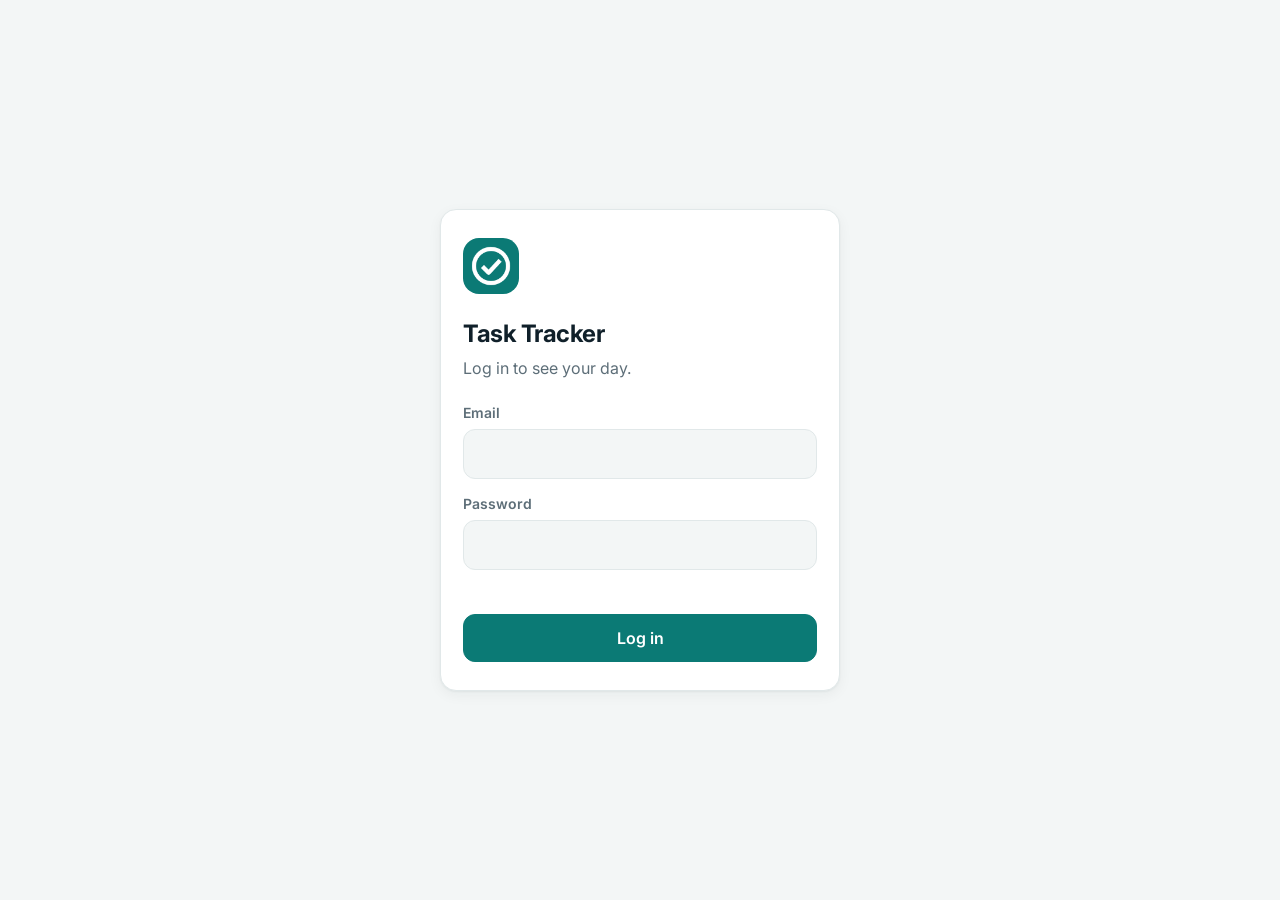
==== index.html @ b1f1af9a "first" ====
<!DOCTYPE html>
<html lang="en">
<head>
<meta charset="utf-8">
<meta name="viewport" content="width=device-width, initial-scale=1, viewport-fit=cover">
<title>Task Tracker</title>
<meta name="theme-color" content="#0b7a75">
<meta name="description" content="Daily progress and tasks">
<link rel="manifest" href="manifest.webmanifest">
<link rel="icon" href="icons/icon-192.png">
<link rel="apple-touch-icon" href="icons/icon-192.png">
<link rel="preconnect" href="https://fonts.googleapis.com">
<link rel="preconnect" href="https://fonts.gstatic.com" crossorigin>
<link href="https://fonts.googleapis.com/css2?family=Inter:wght@400;500;600;700&display=swap" rel="stylesheet">
<link rel="stylesheet" href="styles.css">
</head>
<body>
<div id="app"></div>

<nav class="nav hidden" id="nav" aria-label="Main">
  <div class="in">
    <button data-view="home"><svg viewBox="0 0 24 24" fill="none" stroke="currentColor" stroke-width="2" stroke-linecap="round" stroke-linejoin="round"><path d="M3 10.5 12 3l9 7.5V20a1 1 0 0 1-1 1h-5v-6H9v6H4a1 1 0 0 1-1-1z"/></svg>Home</button>
    <button data-view="tasks"><svg viewBox="0 0 24 24" fill="none" stroke="currentColor" stroke-width="2" stroke-linecap="round" stroke-linejoin="round"><path d="M9 6h11M9 12h11M9 18h11"/><path d="m3.5 6 1 1 2-2M3.5 12l1 1 2-2M3.5 18l1 1 2-2"/></svg>Tasks</button>
    <button data-act="new" aria-label="New task"><span class="add"><svg viewBox="0 0 24 24" fill="none" stroke="currentColor" stroke-width="2.5" stroke-linecap="round"><path d="M12 5v14M5 12h14"/></svg></span></button>
    <button data-view="projects"><svg viewBox="0 0 24 24" fill="none" stroke="currentColor" stroke-width="2" stroke-linecap="round" stroke-linejoin="round"><path d="M4 20V10M10 20V4M16 20v-7M22 20H2"/></svg>Projects</button>
    <button data-view="me"><svg viewBox="0 0 24 24" fill="none" stroke="currentColor" stroke-width="2" stroke-linecap="round" stroke-linejoin="round"><circle cx="12" cy="8" r="4"/><path d="M4 21a8 8 0 0 1 16 0"/></svg>Me</button>
  </div>
</nav>

<div class="scrim" id="scrim"></div>
<section class="sheet" id="sheet" role="dialog" aria-modal="true" aria-labelledby="sheetTitle">
  <div class="sheet-h">
    <button class="btn" data-act="close-sheet">Cancel</button>
    <h3 id="sheetTitle"></h3>
    <button class="btn primary" id="sheetSave">Save</button>
  </div>
  <div class="sheet-b" id="sheetBody"></div>
</section>

<div class="toast" id="toast" role="status"></div>
<div class="syncdot hidden" id="syncdot"><span class="spin"></span><span id="synctext">Saving…</span></div>

<script src="config.js"></script>
<script src="app.js"></script>
</body>
</html>
---- styles.css ----
/* ===== Tokens ===== */
:root{
  --bg:#f3f6f6; --surface:#ffffff; --surface-2:#eef3f3; --line:#e1e8e9;
  --text:#10202a; --muted:#5d6e78; --faint:#93a2aa;
  --accent:#0b7a75; --accent-ink:#ffffff; --accent-soft:#e1f2f0;
  --ok:#1f8a4c; --ok-soft:#e3f4ea; --warn:#a85d00; --warn-soft:#fdf0dc;
  --danger:#c2391b; --danger-soft:#fbe8e3;
  --shadow:0 1px 2px rgba(16,32,42,.05),0 4px 14px rgba(16,32,42,.05);
  --r:16px; --r-sm:12px; --nav-h:68px;
  --safe-b:env(safe-area-inset-bottom,0px);
}
@media (prefers-color-scheme: dark){
  :root:not([data-theme="light"]){
    --bg:#0c1215; --surface:#141c20; --surface-2:#1b252a; --line:#25323a;
    --text:#e7eef0; --muted:#9aabb3; --faint:#647680;
    --accent:#3cc3b5; --accent-ink:#04201d; --accent-soft:#11302d;
    --ok:#5fd08a; --ok-soft:#14301f; --warn:#f2b45a; --warn-soft:#33260f;
    --danger:#ff8a6e; --danger-soft:#3a1d16; --shadow:none;
  }
}
:root[data-theme="dark"]{
  --bg:#0c1215; --surface:#141c20; --surface-2:#1b252a; --line:#25323a;
  --text:#e7eef0; --muted:#9aabb3; --faint:#647680;
  --accent:#3cc3b5; --accent-ink:#04201d; --accent-soft:#11302d;
  --ok:#5fd08a; --ok-soft:#14301f; --warn:#f2b45a; --warn-soft:#33260f;
  --danger:#ff8a6e; --danger-soft:#3a1d16; --shadow:none;
}

/* ===== Base ===== */
*{box-sizing:border-box;-webkit-tap-highlight-color:transparent}
html,body{margin:0;background:var(--bg);color:var(--text)}
body{font:16px/1.5 Inter,system-ui,-apple-system,"Segoe UI",Roboto,Arial,sans-serif;-webkit-font-smoothing:antialiased;min-height:100vh}
button,input,select,textarea{font:inherit;color:inherit}
button{cursor:pointer}
.page{max-width:720px;margin:0 auto;padding:20px 16px calc(var(--nav-h) + var(--safe-b) + 32px)}
.hidden{display:none!important}

/* ===== Headings ===== */
.hero{padding:8px 4px 20px}
.hero .greet{font-size:26px;font-weight:700;letter-spacing:-.02em;line-height:1.2}
.hero .date{color:var(--muted);margin-top:4px}
.ptitle{font-size:26px;font-weight:700;letter-spacing:-.02em;margin:8px 4px 18px}
.sec-h{display:flex;align-items:center;justify-content:space-between;margin:30px 4px 12px}
.sec-h h2{font-size:18px;margin:0;letter-spacing:-.01em;display:flex;align-items:center;gap:8px}
.sec-h h2 .n{font-size:13px;font-weight:600;color:var(--muted);background:var(--surface-2);border-radius:99px;padding:1px 9px}
.sec-h.danger h2{color:var(--danger)}
.link{border:none;background:none;color:var(--accent);font-weight:600;padding:6px 4px}

/* ===== Cards ===== */
.card{background:var(--surface);border:1px solid var(--line);border-radius:var(--r);box-shadow:var(--shadow)}

/* progress card */
.progress{display:flex;gap:20px;align-items:center;padding:20px}
.ring{position:relative;width:108px;height:108px;flex:none}
.ring svg{transform:rotate(-90deg)}
.ring .bg{stroke:var(--surface-2)}
.ring .fg{stroke:var(--accent);transition:stroke-dashoffset .6s ease}
.ring .pct{position:absolute;inset:0;display:grid;place-items:center;font-size:24px;font-weight:700;letter-spacing:-.02em}
.progress .txt{min-width:0}
.progress .big{font-size:18px;font-weight:700}
.progress .small{color:var(--muted);margin-top:2px}
.badges{display:flex;flex-wrap:wrap;gap:6px;margin-top:10px}
.badge{font-size:13px;font-weight:600;border-radius:99px;padding:3px 10px;background:var(--surface-2);color:var(--muted)}
.badge.hot{background:var(--warn-soft);color:var(--warn)}

/* week strip */
.week{display:grid;grid-template-columns:repeat(7,1fr);gap:6px;padding:16px 14px 12px;margin-top:12px}
.day{display:flex;flex-direction:column;align-items:center;gap:6px}
.day .bar{width:100%;max-width:30px;height:56px;border-radius:8px;background:var(--surface-2);display:flex;align-items:flex-end;overflow:hidden}
.day .bar span{display:block;width:100%;background:var(--accent);border-radius:8px;min-height:0;transition:height .4s}
.day .lbl{font-size:12px;color:var(--muted);font-weight:600}
.day .num{font-size:12px;color:var(--faint);font-variant-numeric:tabular-nums;height:16px}
.day.today .lbl{color:var(--accent)}
.day.future .bar{opacity:.5}

/* ===== Task rows ===== */
.list{display:flex;flex-direction:column;gap:10px}
.task{display:flex;align-items:center;gap:14px;padding:14px 12px 14px 14px;background:var(--surface);border:1px solid var(--line);border-radius:var(--r);box-shadow:var(--shadow);position:relative;overflow:hidden}
.task::before{content:"";position:absolute;left:0;top:12px;bottom:12px;width:4px;border-radius:0 4px 4px 0;background:hsl(var(--h,175) 55% 46%)}
.tick{flex:none;width:28px;height:28px;border-radius:50%;border:2px solid var(--faint);background:transparent;display:grid;place-items:center;padding:0;color:transparent;transition:.15s}
.tick svg{width:14px;height:14px}
.tick:hover{border-color:var(--accent);color:var(--accent)}
.task.done .tick{background:var(--ok);border-color:var(--ok);color:#fff}
.task.done .ttitle{color:var(--muted);text-decoration:line-through;text-decoration-color:var(--faint)}
.tmain{flex:1;min-width:0;cursor:pointer}
.ttitle{font-weight:600;line-height:1.35;word-break:break-word}
.tmeta{margin-top:4px;color:var(--muted);font-size:13.5px;display:flex;flex-wrap:wrap;gap:2px 10px;align-items:center}
.tmeta .cat{display:inline-flex;align-items:center;gap:6px}
.tmeta .cat i{width:8px;height:8px;border-radius:50%;background:hsl(var(--h,175) 55% 46%);display:inline-block}
.tmeta .over{color:var(--danger);font-weight:600}
.tmeta .soon{color:var(--warn);font-weight:600}
.tmeta .wait{color:var(--warn)}
.tmeta .nohrs{color:var(--faint);font-style:italic}
.energy{letter-spacing:1px;font-size:10px}
.energy b{color:var(--accent)} .energy i{font-style:normal;color:var(--line)}
.tside{display:flex;align-items:center;gap:2px;flex:none}
.ibtn{border:none;background:transparent;width:38px;height:38px;border-radius:12px;display:grid;place-items:center;font-size:18px;padding:0}
.ibtn:hover{background:var(--surface-2)}
.sun{filter:grayscale(1);opacity:.35}
.sun.on{filter:none;opacity:1}
.now{font-size:12px;font-weight:700;border:1px solid var(--line);background:transparent;border-radius:99px;padding:4px 10px;color:var(--muted);white-space:nowrap}
.now.on{background:var(--accent);border-color:var(--accent);color:var(--accent-ink)}
.empty{text-align:center;color:var(--muted);padding:28px 18px;border:1.5px dashed var(--line);border-radius:var(--r)}
.empty .btn{margin-top:12px}
details.done-list summary{list-style:none;cursor:pointer;color:var(--muted);font-weight:600;margin:28px 4px 12px;display:flex;align-items:center;gap:8px}
details.done-list summary::-webkit-details-marker{display:none}
details.done-list summary::before{content:"▸";transition:transform .15s}
details.done-list[open] summary::before{transform:rotate(90deg)}

/* ===== Buttons ===== */
.btn{border:1px solid var(--line);background:var(--surface);border-radius:12px;padding:11px 18px;font-weight:600}
.btn:hover{background:var(--surface-2)}
.btn.primary{background:var(--accent);border-color:var(--accent);color:var(--accent-ink)}
.btn.block{width:100%}
.btn.danger{color:var(--danger)}
.btn:disabled{opacity:.6;cursor:default}

/* ===== Tasks view ===== */
.toolbar{position:sticky;top:0;z-index:5;background:var(--bg);padding:8px 0 12px;margin:0 -2px}
.search{width:100%;border:1px solid var(--line);background:var(--surface);border-radius:14px;padding:12px 14px;font-size:16px}
.chips{display:flex;gap:8px;overflow-x:auto;padding:12px 2px 2px;scrollbar-width:none}
.chips::-webkit-scrollbar{display:none}
.chip{flex:none;border:1px solid var(--line);background:var(--surface);border-radius:99px;padding:7px 14px;font-size:14px;font-weight:600;color:var(--muted);white-space:nowrap}
.chip[aria-pressed="true"]{background:var(--accent-soft);border-color:transparent;color:var(--accent)}
.chip.filter{background:var(--accent);color:var(--accent-ink);border-color:var(--accent)}
.group{margin-top:22px}
.group-h{margin:0 4px 10px;display:flex;align-items:baseline;justify-content:space-between;gap:10px}
.group-h b{font-size:15px}
.group-h small{color:var(--muted);white-space:nowrap}

/* ===== Projects ===== */
.goal{padding:18px;margin-bottom:14px}
.goal-h{display:flex;align-items:center;gap:12px}
.goal-h .name{flex:1;font-weight:700;font-size:17px;min-width:0}
.goal-h .pct{font-weight:700;color:var(--accent);font-variant-numeric:tabular-nums}
.pbar{height:8px;border-radius:99px;background:var(--surface-2);overflow:hidden;margin-top:10px}
.pbar span{display:block;height:100%;background:hsl(var(--h,175) 55% 46%);border-radius:99px}
.cat-b{margin-top:16px;padding-top:14px;border-top:1px solid var(--line)}
.cat-b .ch{display:flex;justify-content:space-between;gap:10px;font-weight:600;font-size:15px;margin-bottom:6px}
.cat-b .ch small{color:var(--muted);font-weight:500}
.obj{display:grid;grid-template-columns:1fr 90px 52px;gap:12px;align-items:center;padding:9px 8px;border-radius:10px;cursor:pointer;font-size:14.5px}
.obj:hover{background:var(--surface-2)}
.obj .on{overflow:hidden;text-overflow:ellipsis;white-space:nowrap}
.obj .pbar{margin:0;height:6px}
.obj .c{color:var(--muted);font-size:13px;text-align:right;font-variant-numeric:tabular-nums}
.obj.complete{color:var(--muted)}
details.closed summary{cursor:pointer;color:var(--muted);font-size:13px;padding:8px 8px 0}

/* ===== Me ===== */
.me-h{display:flex;align-items:center;gap:14px;padding:18px}
.avatar{width:52px;height:52px;border-radius:50%;background:var(--accent-soft);color:var(--accent);display:grid;place-items:center;font-weight:700;font-size:20px}
.menu{margin-top:14px;overflow:hidden}
.menu button{display:flex;width:100%;align-items:center;justify-content:space-between;border:none;background:transparent;padding:16px 18px;border-top:1px solid var(--line);text-align:left;font-weight:500}
.menu button:first-child{border-top:none}
.menu button:hover{background:var(--surface-2)}
.menu small{color:var(--muted)}
.note{color:var(--muted);font-size:13px;margin:12px 4px}

/* ===== Login ===== */
.login{min-height:100vh;display:grid;place-items:center;padding:24px 16px}
.login .card{width:100%;max-width:400px;padding:28px 22px}
.logo{width:56px;height:56px;border-radius:16px;margin-bottom:16px}
.login h1{font-size:24px;margin:0 0 4px;letter-spacing:-.02em}
.login p{color:var(--muted);margin:0 0 22px}
.field{display:flex;flex-direction:column;gap:6px;margin-bottom:14px;font-size:14px;font-weight:600;color:var(--muted)}
.field input,.field select,.field textarea{border:1px solid var(--line);background:var(--bg);border-radius:12px;padding:12px 14px;font-size:16px;font-weight:400;color:var(--text);width:100%}
.field textarea{min-height:80px;resize:vertical}
.err{color:var(--danger);font-size:14px;min-height:20px;margin:4px 0 10px}
.demo{background:var(--warn-soft);color:var(--warn);font-size:13px;border-radius:12px;padding:10px 12px;margin-bottom:16px}

/* ===== Bottom nav ===== */
.nav{position:fixed;left:0;right:0;bottom:0;z-index:20;background:color-mix(in srgb,var(--surface) 92%,transparent);backdrop-filter:blur(12px);-webkit-backdrop-filter:blur(12px);border-top:1px solid var(--line);padding-bottom:var(--safe-b)}
.nav .in{max-width:720px;margin:0 auto;height:var(--nav-h);display:grid;grid-template-columns:repeat(5,1fr);align-items:center}
.nav button{border:none;background:none;display:flex;flex-direction:column;align-items:center;gap:3px;font-size:11.5px;font-weight:600;color:var(--faint);padding:6px 0}
.nav button svg{width:24px;height:24px}
.nav button[aria-current="true"]{color:var(--accent)}
.nav .add{width:52px;height:52px;margin:0 auto;border-radius:18px;background:var(--accent);color:var(--accent-ink);display:grid;place-items:center;box-shadow:0 6px 18px rgba(11,122,117,.35)}
.nav .add svg{width:26px;height:26px}

/* ===== Sheets (editor, plan) ===== */
.scrim{position:fixed;inset:0;background:rgba(6,14,18,.45);z-index:40;opacity:0;pointer-events:none;transition:opacity .2s}
.scrim.open{opacity:1;pointer-events:auto}
.sheet{position:fixed;z-index:50;left:0;right:0;bottom:0;max-height:94vh;background:var(--surface);border-radius:22px 22px 0 0;display:flex;flex-direction:column;transform:translateY(105%);transition:transform .25s ease;padding-bottom:var(--safe-b)}
.sheet.open{transform:none}
.sheet:not(.open){visibility:hidden;transition:transform .25s ease,visibility 0s .25s}
@media (min-width:760px){
  .sheet{left:50%;right:auto;bottom:auto;top:50%;width:640px;max-height:88vh;border-radius:22px;transform:translate(-50%,-46%);opacity:0;pointer-events:none;transition:.2s}
  .sheet.open{transform:translate(-50%,-50%);opacity:1;pointer-events:auto}
}
.sheet-h{display:flex;align-items:center;gap:8px;padding:14px 14px 10px;border-bottom:1px solid var(--line)}
.sheet-h h3{flex:1;margin:0;text-align:center;font-size:17px}
.sheet-h .btn{padding:8px 14px}
.sheet-b{overflow:auto;padding:16px 18px 24px}
.fs{margin-bottom:22px}
.fs > .lg{font-size:12px;text-transform:uppercase;letter-spacing:.08em;color:var(--faint);font-weight:700;margin:0 0 10px}
.row2{display:grid;grid-template-columns:1fr 1fr;gap:12px}
.seg{display:flex;background:var(--surface-2);border-radius:12px;padding:3px;gap:3px}
.seg button{flex:1;border:none;background:transparent;border-radius:10px;padding:9px 0;font-weight:600;color:var(--muted);font-size:14px}
.seg button[aria-pressed="true"]{background:var(--surface);color:var(--text);box-shadow:0 1px 3px rgba(0,0,0,.12)}
.switch{display:flex;align-items:center;justify-content:space-between;gap:12px;padding:12px 14px;border:1px solid var(--line);border-radius:12px;margin-bottom:10px;font-weight:500}
.switch small{display:block;color:var(--muted);font-weight:400;font-size:13px}
.switch input{appearance:none;width:46px;height:28px;border-radius:99px;background:var(--line);position:relative;flex:none;cursor:pointer;transition:.15s}
.switch input::after{content:"";position:absolute;top:3px;left:3px;width:22px;height:22px;border-radius:50%;background:#fff;transition:.15s;box-shadow:0 1px 2px rgba(0,0,0,.2)}
.switch input:checked{background:var(--accent)}
.switch input:checked::after{left:21px}
.addlink{border:none;background:none;color:var(--accent);font-weight:600;font-size:13px;padding:0;margin-top:-6px;margin-bottom:12px}
.plan-row{display:flex;align-items:center;gap:12px;padding:12px 4px;border-bottom:1px solid var(--line)}
.plan-row .tmain{cursor:default}

/* ===== Toast / loading ===== */
.toast{position:fixed;left:50%;bottom:calc(var(--nav-h) + var(--safe-b) + 16px);transform:translate(-50%,10px);background:var(--text);color:var(--bg);padding:11px 18px;border-radius:12px;font-size:14px;font-weight:500;opacity:0;pointer-events:none;transition:.2s;z-index:60;max-width:calc(100vw - 32px)}
.toast.show{opacity:1;transform:translate(-50%,0)}
.syncdot{position:fixed;top:10px;right:12px;z-index:30;font-size:12px;color:var(--muted);background:var(--surface);border:1px solid var(--line);border-radius:99px;padding:4px 10px;display:flex;align-items:center;gap:6px;box-shadow:var(--shadow)}
.spin{width:12px;height:12px;border:2px solid var(--line);border-top-color:var(--accent);border-radius:50%;animation:spin .8s linear infinite}
@keyframes spin{to{transform:rotate(360deg)}}
.skel{height:76px;border-radius:var(--r);background:linear-gradient(90deg,var(--surface-2),var(--surface),var(--surface-2));background-size:200% 100%;animation:sh 1.2s infinite;margin-bottom:10px}
@keyframes sh{to{background-position:-200% 0}}
@media (prefers-reduced-motion:reduce){*{transition:none!important;animation:none!important}}
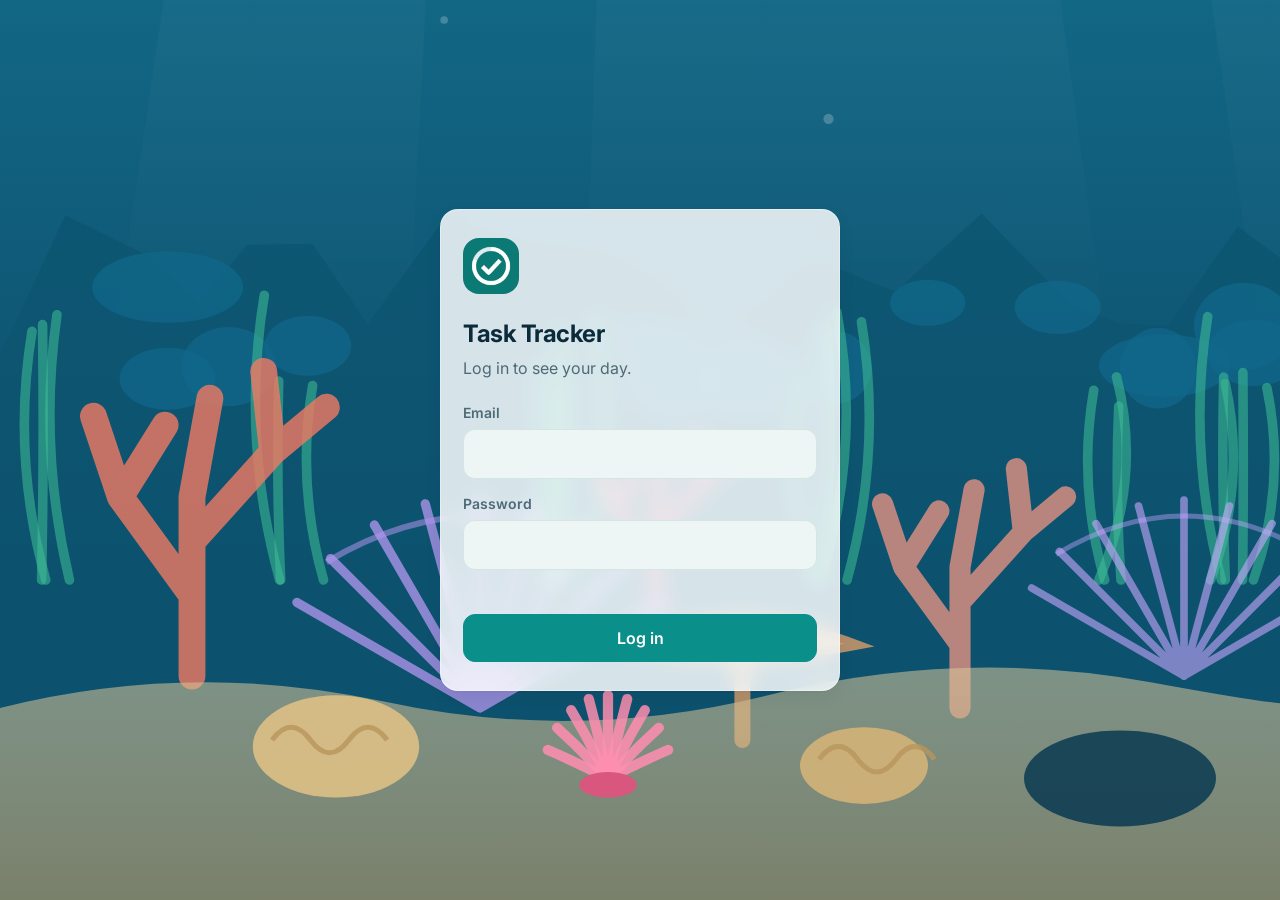
==== commit 327a6818: "reef bg" ====
--- a/index.html
+++ b/index.html
@@ -4,7 +4,7 @@
 <meta charset="utf-8">
 <meta name="viewport" content="width=device-width, initial-scale=1, viewport-fit=cover">
 <title>Task Tracker</title>
-<meta name="theme-color" content="#0b7a75">
+<meta name="theme-color" content="#0b4f6c">
 <meta name="description" content="Daily progress and tasks">
 <link rel="manifest" href="manifest.webmanifest">
 <link rel="icon" href="icons/icon-192.png">
@@ -22,8 +22,8 @@
     <button data-view="home"><svg viewBox="0 0 24 24" fill="none" stroke="currentColor" stroke-width="2" stroke-linecap="round" stroke-linejoin="round"><path d="M3 10.5 12 3l9 7.5V20a1 1 0 0 1-1 1h-5v-6H9v6H4a1 1 0 0 1-1-1z"/></svg>Home</button>
     <button data-view="tasks"><svg viewBox="0 0 24 24" fill="none" stroke="currentColor" stroke-width="2" stroke-linecap="round" stroke-linejoin="round"><path d="M9 6h11M9 12h11M9 18h11"/><path d="m3.5 6 1 1 2-2M3.5 12l1 1 2-2M3.5 18l1 1 2-2"/></svg>Tasks</button>
     <button data-act="new" aria-label="New task"><span class="add"><svg viewBox="0 0 24 24" fill="none" stroke="currentColor" stroke-width="2.5" stroke-linecap="round"><path d="M12 5v14M5 12h14"/></svg></span></button>
+    <button data-view="easy"><svg viewBox="0 0 24 24" fill="none" stroke="currentColor" stroke-width="2" stroke-linecap="round" stroke-linejoin="round"><path d="M2 15c2.5 0 2.5-2 5-2s2.5 2 5 2 2.5-2 5-2 2.5 2 5 2"/><path d="M2 20c2.5 0 2.5-2 5-2s2.5 2 5 2 2.5-2 5-2 2.5 2 5 2"/><circle cx="12" cy="7" r="3"/></svg>Easy</button>
     <button data-view="projects"><svg viewBox="0 0 24 24" fill="none" stroke="currentColor" stroke-width="2" stroke-linecap="round" stroke-linejoin="round"><path d="M4 20V10M10 20V4M16 20v-7M22 20H2"/></svg>Projects</button>
-    <button data-view="me"><svg viewBox="0 0 24 24" fill="none" stroke="currentColor" stroke-width="2" stroke-linecap="round" stroke-linejoin="round"><circle cx="12" cy="8" r="4"/><path d="M4 21a8 8 0 0 1 16 0"/></svg>Me</button>
   </div>
 </nav>
 
--- a/styles.css
+++ b/styles.css
@@ -1,82 +1,93 @@
-/* ===== Tokens ===== */
+/* ===== Reef theme tokens ===== */
 :root{
-  --bg:#f3f6f6; --surface:#ffffff; --surface-2:#eef3f3; --line:#e1e8e9;
-  --text:#10202a; --muted:#5d6e78; --faint:#93a2aa;
-  --accent:#0b7a75; --accent-ink:#ffffff; --accent-soft:#e1f2f0;
-  --ok:#1f8a4c; --ok-soft:#e3f4ea; --warn:#a85d00; --warn-soft:#fdf0dc;
-  --danger:#c2391b; --danger-soft:#fbe8e3;
-  --shadow:0 1px 2px rgba(16,32,42,.05),0 4px 14px rgba(16,32,42,.05);
-  --r:16px; --r-sm:12px; --nav-h:68px;
-  --safe-b:env(safe-area-inset-bottom,0px);
+  --bg:#eef6f5; --bg-top:#dff0ef; --surface:#ffffff; --surface-2:#e6f1f0; --line:#d5e5e4;
+  --text:#0b2a3a; --muted:#4e6a76; --faint:#88a2ac;
+  --accent:#0a8f8a; --accent-ink:#ffffff; --accent-soft:#d8f0ee;
+  --coral:#f2654f; --coral-ink:#ffffff; --coral-soft:#ffe4de;
+  --deep:#0b4f6c; --lagoon:#14a6a0; --sand:#f3dfb5;
+  --ok:#1d8a55; --warn:#a85d00; --warn-soft:#fdf0dc; --danger:#d2452c;
+  --shadow:0 1px 2px rgba(11,42,58,.05),0 6px 18px rgba(11,42,58,.06);
+  --r:18px; --nav-h:70px; --safe-b:env(safe-area-inset-bottom,0px);
 }
 @media (prefers-color-scheme: dark){
   :root:not([data-theme="light"]){
-    --bg:#0c1215; --surface:#141c20; --surface-2:#1b252a; --line:#25323a;
-    --text:#e7eef0; --muted:#9aabb3; --faint:#647680;
-    --accent:#3cc3b5; --accent-ink:#04201d; --accent-soft:#11302d;
-    --ok:#5fd08a; --ok-soft:#14301f; --warn:#f2b45a; --warn-soft:#33260f;
-    --danger:#ff8a6e; --danger-soft:#3a1d16; --shadow:none;
+    --bg:#06161f; --bg-top:#082230; --surface:#0c2230; --surface-2:#123142; --line:#1a3a4c;
+    --text:#e2f1f3; --muted:#93b2bc; --faint:#5e8090;
+    --accent:#3fd0c9; --accent-ink:#032321; --accent-soft:#0f3a40;
+    --coral:#ff8a73; --coral-ink:#2a0d07; --coral-soft:#3a201b;
+    --deep:#0a3550; --lagoon:#0e7c84; --sand:#e7cf9c;
+    --ok:#5fd08a; --warn:#f2b45a; --warn-soft:#33260f; --danger:#ff8a6e; --shadow:none;
   }
 }
 :root[data-theme="dark"]{
-  --bg:#0c1215; --surface:#141c20; --surface-2:#1b252a; --line:#25323a;
-  --text:#e7eef0; --muted:#9aabb3; --faint:#647680;
-  --accent:#3cc3b5; --accent-ink:#04201d; --accent-soft:#11302d;
-  --ok:#5fd08a; --ok-soft:#14301f; --warn:#f2b45a; --warn-soft:#33260f;
-  --danger:#ff8a6e; --danger-soft:#3a1d16; --shadow:none;
+  --bg:#06161f; --bg-top:#082230; --surface:#0c2230; --surface-2:#123142; --line:#1a3a4c;
+  --text:#e2f1f3; --muted:#93b2bc; --faint:#5e8090;
+  --accent:#3fd0c9; --accent-ink:#032321; --accent-soft:#0f3a40;
+  --coral:#ff8a73; --coral-ink:#2a0d07; --coral-soft:#3a201b;
+  --deep:#0a3550; --lagoon:#0e7c84; --sand:#e7cf9c;
+  --ok:#5fd08a; --warn:#f2b45a; --warn-soft:#33260f; --danger:#ff8a6e; --shadow:none;
 }
 
 /* ===== Base ===== */
 *{box-sizing:border-box;-webkit-tap-highlight-color:transparent}
-html,body{margin:0;background:var(--bg);color:var(--text)}
-body{font:16px/1.5 Inter,system-ui,-apple-system,"Segoe UI",Roboto,Arial,sans-serif;-webkit-font-smoothing:antialiased;min-height:100vh}
+html{background:var(--bg)}
+body{margin:0;color:var(--text);background:linear-gradient(180deg,var(--bg-top) 0,var(--bg) 340px) no-repeat,var(--bg);
+  font:16px/1.5 Inter,system-ui,-apple-system,"Segoe UI",Roboto,Arial,sans-serif;-webkit-font-smoothing:antialiased;min-height:100vh}
 button,input,select,textarea{font:inherit;color:inherit}
 button{cursor:pointer}
-.page{max-width:720px;margin:0 auto;padding:20px 16px calc(var(--nav-h) + var(--safe-b) + 32px)}
+.page{max-width:720px;margin:0 auto;padding:18px 16px calc(var(--nav-h) + var(--safe-b) + 36px)}
 .hidden{display:none!important}
 
-/* ===== Headings ===== */
-.hero{padding:8px 4px 20px}
-.hero .greet{font-size:26px;font-weight:700;letter-spacing:-.02em;line-height:1.2}
-.hero .date{color:var(--muted);margin-top:4px}
-.ptitle{font-size:26px;font-weight:700;letter-spacing:-.02em;margin:8px 4px 18px}
+/* ===== Page titles ===== */
+.ptop{display:flex;align-items:center;justify-content:space-between;gap:12px;margin:6px 4px 18px}
+.ptitle{font-size:26px;font-weight:700;letter-spacing:-.02em;margin:0}
+.psub{color:var(--muted);margin:-12px 4px 18px;font-size:14.5px}
+.avatar-btn{width:40px;height:40px;border-radius:50%;border:none;background:var(--accent-soft);color:var(--accent);font-weight:700;display:grid;place-items:center;flex:none}
 .sec-h{display:flex;align-items:center;justify-content:space-between;margin:30px 4px 12px}
 .sec-h h2{font-size:18px;margin:0;letter-spacing:-.01em;display:flex;align-items:center;gap:8px}
 .sec-h h2 .n{font-size:13px;font-weight:600;color:var(--muted);background:var(--surface-2);border-radius:99px;padding:1px 9px}
 .sec-h.danger h2{color:var(--danger)}
-.link{border:none;background:none;color:var(--accent);font-weight:600;padding:6px 4px}
+.link{border:none;background:none;color:var(--accent);font-weight:700;padding:6px 4px}
 
 /* ===== Cards ===== */
 .card{background:var(--surface);border:1px solid var(--line);border-radius:var(--r);box-shadow:var(--shadow)}
 
-/* progress card */
-.progress{display:flex;gap:20px;align-items:center;padding:20px}
-.ring{position:relative;width:108px;height:108px;flex:none}
+/* reef hero */
+.reef{position:relative;overflow:hidden;border-radius:24px;padding:20px 20px 92px;color:#fff;
+  background:linear-gradient(165deg,var(--deep) 0%,var(--lagoon) 100%);box-shadow:0 10px 30px rgba(11,79,108,.25)}
+.reef .art{position:absolute;left:0;right:0;bottom:-1px;width:100%;height:84px;pointer-events:none}
+.reef .bubbles{position:absolute;right:14px;top:56px;width:60px;height:70px;opacity:.5;pointer-events:none}
+.reef .top{display:flex;justify-content:space-between;align-items:flex-start;gap:12px}
+.reef .greet{font-size:24px;font-weight:700;letter-spacing:-.02em;line-height:1.2}
+.reef .date{opacity:.85;margin-top:3px;font-size:15px}
+.reef .avatar-btn{background:rgba(255,255,255,.18);color:#fff}
+.reef .prog{display:flex;align-items:center;gap:18px;margin-top:20px;position:relative;z-index:1}
+.ring{position:relative;width:104px;height:104px;flex:none}
 .ring svg{transform:rotate(-90deg)}
-.ring .bg{stroke:var(--surface-2)}
-.ring .fg{stroke:var(--accent);transition:stroke-dashoffset .6s ease}
-.ring .pct{position:absolute;inset:0;display:grid;place-items:center;font-size:24px;font-weight:700;letter-spacing:-.02em}
-.progress .txt{min-width:0}
-.progress .big{font-size:18px;font-weight:700}
-.progress .small{color:var(--muted);margin-top:2px}
+.ring .bg{stroke:rgba(255,255,255,.2)}
+.ring .fg{stroke:#fff;transition:stroke-dashoffset .6s ease}
+.ring .pct{position:absolute;inset:0;display:grid;place-items:center;font-size:23px;font-weight:700}
+.reef .big{font-size:18px;font-weight:700}
+.reef .small{opacity:.85;margin-top:2px}
 .badges{display:flex;flex-wrap:wrap;gap:6px;margin-top:10px}
-.badge{font-size:13px;font-weight:600;border-radius:99px;padding:3px 10px;background:var(--surface-2);color:var(--muted)}
-.badge.hot{background:var(--warn-soft);color:var(--warn)}
+.badge{font-size:13px;font-weight:600;border-radius:99px;padding:3px 10px;background:rgba(255,255,255,.18);color:#fff}
+.badge.hot{background:var(--coral);color:var(--coral-ink)}
 
 /* week strip */
-.week{display:grid;grid-template-columns:repeat(7,1fr);gap:6px;padding:16px 14px 12px;margin-top:12px}
+.week{display:grid;grid-template-columns:repeat(7,1fr);gap:6px;padding:16px 14px 12px;margin-top:14px}
 .day{display:flex;flex-direction:column;align-items:center;gap:6px}
-.day .bar{width:100%;max-width:30px;height:56px;border-radius:8px;background:var(--surface-2);display:flex;align-items:flex-end;overflow:hidden}
-.day .bar span{display:block;width:100%;background:var(--accent);border-radius:8px;min-height:0;transition:height .4s}
+.day .bar{width:100%;max-width:30px;height:56px;border-radius:9px;background:var(--surface-2);display:flex;align-items:flex-end;overflow:hidden}
+.day .bar span{display:block;width:100%;background:var(--lagoon);border-radius:9px;transition:height .4s}
+.day.today .bar span{background:var(--coral)}
 .day .lbl{font-size:12px;color:var(--muted);font-weight:600}
-.day .num{font-size:12px;color:var(--faint);font-variant-numeric:tabular-nums;height:16px}
-.day.today .lbl{color:var(--accent)}
+.day .num{font-size:12px;color:var(--faint);height:16px;font-variant-numeric:tabular-nums}
+.day.today .lbl{color:var(--coral)}
 .day.future .bar{opacity:.5}
 
 /* ===== Task rows ===== */
 .list{display:flex;flex-direction:column;gap:10px}
-.task{display:flex;align-items:center;gap:14px;padding:14px 12px 14px 14px;background:var(--surface);border:1px solid var(--line);border-radius:var(--r);box-shadow:var(--shadow);position:relative;overflow:hidden}
-.task::before{content:"";position:absolute;left:0;top:12px;bottom:12px;width:4px;border-radius:0 4px 4px 0;background:hsl(var(--h,175) 55% 46%)}
+.task{display:flex;align-items:center;gap:14px;padding:14px 12px 14px 16px;background:var(--surface);border:1px solid var(--line);border-radius:var(--r);box-shadow:var(--shadow);position:relative;overflow:hidden}
+.task::before{content:"";position:absolute;left:0;top:12px;bottom:12px;width:4px;border-radius:0 4px 4px 0;background:hsl(var(--h,178) 62% 48%)}
 .tick{flex:none;width:28px;height:28px;border-radius:50%;border:2px solid var(--faint);background:transparent;display:grid;place-items:center;padding:0;color:transparent;transition:.15s}
 .tick svg{width:14px;height:14px}
 .tick:hover{border-color:var(--accent);color:var(--accent)}
@@ -86,24 +97,24 @@
 .ttitle{font-weight:600;line-height:1.35;word-break:break-word}
 .tmeta{margin-top:4px;color:var(--muted);font-size:13.5px;display:flex;flex-wrap:wrap;gap:2px 10px;align-items:center}
 .tmeta .cat{display:inline-flex;align-items:center;gap:6px}
-.tmeta .cat i{width:8px;height:8px;border-radius:50%;background:hsl(var(--h,175) 55% 46%);display:inline-block}
+.tmeta .cat i,.dot{width:9px;height:9px;border-radius:50%;background:hsl(var(--h,178) 62% 48%);display:inline-block;flex:none}
 .tmeta .over{color:var(--danger);font-weight:600}
 .tmeta .soon{color:var(--warn);font-weight:600}
 .tmeta .wait{color:var(--warn)}
 .tmeta .nohrs{color:var(--faint);font-style:italic}
 .energy{letter-spacing:1px;font-size:10px}
-.energy b{color:var(--accent)} .energy i{font-style:normal;color:var(--line)}
+.energy b{color:var(--lagoon)} .energy i{font-style:normal;color:var(--line)}
 .tside{display:flex;align-items:center;gap:2px;flex:none}
-.ibtn{border:none;background:transparent;width:38px;height:38px;border-radius:12px;display:grid;place-items:center;font-size:18px;padding:0}
+.ibtn{border:none;background:transparent;width:40px;height:40px;border-radius:12px;display:grid;place-items:center;font-size:18px;padding:0}
 .ibtn:hover{background:var(--surface-2)}
 .sun{filter:grayscale(1);opacity:.35}
 .sun.on{filter:none;opacity:1}
 .now{font-size:12px;font-weight:700;border:1px solid var(--line);background:transparent;border-radius:99px;padding:4px 10px;color:var(--muted);white-space:nowrap}
-.now.on{background:var(--accent);border-color:var(--accent);color:var(--accent-ink)}
+.now.on{background:var(--coral);border-color:var(--coral);color:var(--coral-ink)}
 .empty{text-align:center;color:var(--muted);padding:28px 18px;border:1.5px dashed var(--line);border-radius:var(--r)}
 .empty .btn{margin-top:12px}
 details.done-list summary{list-style:none;cursor:pointer;color:var(--muted);font-weight:600;margin:28px 4px 12px;display:flex;align-items:center;gap:8px}
-details.done-list summary::-webkit-details-marker{display:none}
+details summary::-webkit-details-marker{display:none}
 details.done-list summary::before{content:"▸";transition:transform .15s}
 details.done-list[open] summary::before{transform:rotate(90deg)}
 
@@ -113,9 +124,10 @@
 .btn.primary{background:var(--accent);border-color:var(--accent);color:var(--accent-ink)}
 .btn.block{width:100%}
 .btn.danger{color:var(--danger)}
+.btn.small{padding:9px 14px;font-size:14px}
 .btn:disabled{opacity:.6;cursor:default}
 
-/* ===== Tasks view ===== */
+/* ===== Tasks / Easy toolbars ===== */
 .toolbar{position:sticky;top:0;z-index:5;background:var(--bg);padding:8px 0 12px;margin:0 -2px}
 .search{width:100%;border:1px solid var(--line);background:var(--surface);border-radius:14px;padding:12px 14px;font-size:16px}
 .chips{display:flex;gap:8px;overflow-x:auto;padding:12px 2px 2px;scrollbar-width:none}
@@ -128,13 +140,24 @@
 .group-h b{font-size:15px}
 .group-h small{color:var(--muted);white-space:nowrap}
 
+/* category accordions (Easy page) */
+.acc{margin-bottom:10px;overflow:hidden}
+.acc summary{list-style:none;display:flex;align-items:center;gap:12px;padding:16px;cursor:pointer}
+.acc summary .nm{flex:1;font-weight:600;min-width:0}
+.acc summary .nm small{display:block;color:var(--muted);font-weight:500;font-size:13px}
+.acc summary .cnt{background:var(--accent-soft);color:var(--accent);font-weight:700;font-size:13px;border-radius:99px;padding:2px 10px}
+.acc summary::after{content:"›";color:var(--faint);font-size:22px;line-height:1;transition:transform .15s}
+.acc[open] summary::after{transform:rotate(90deg)}
+.acc .list{padding:0 12px 14px}
+.acc .task{box-shadow:none}
+
 /* ===== Projects ===== */
 .goal{padding:18px;margin-bottom:14px}
 .goal-h{display:flex;align-items:center;gap:12px}
 .goal-h .name{flex:1;font-weight:700;font-size:17px;min-width:0}
 .goal-h .pct{font-weight:700;color:var(--accent);font-variant-numeric:tabular-nums}
 .pbar{height:8px;border-radius:99px;background:var(--surface-2);overflow:hidden;margin-top:10px}
-.pbar span{display:block;height:100%;background:hsl(var(--h,175) 55% 46%);border-radius:99px}
+.pbar span{display:block;height:100%;background:hsl(var(--h,178) 62% 48%);border-radius:99px}
 .cat-b{margin-top:16px;padding-top:14px;border-top:1px solid var(--line)}
 .cat-b .ch{display:flex;justify-content:space-between;gap:10px;font-weight:600;font-size:15px;margin-bottom:6px}
 .cat-b .ch small{color:var(--muted);font-weight:500}
@@ -154,17 +177,22 @@
 .menu button:first-child{border-top:none}
 .menu button:hover{background:var(--surface-2)}
 .menu small{color:var(--muted)}
-.note{color:var(--muted);font-size:13px;margin:12px 4px}
+.note{color:var(--muted);font-size:13.5px;margin:12px 4px}
 
 /* ===== Login ===== */
-.login{min-height:100vh;display:grid;place-items:center;padding:24px 16px}
-.login .card{width:100%;max-width:400px;padding:28px 22px}
+.login{min-height:100vh;display:grid;place-items:center;padding:24px 16px;position:relative;overflow:hidden;
+  background:linear-gradient(170deg,var(--deep),var(--lagoon))}
+.login .art{position:absolute;left:0;right:0;bottom:0;width:100%;height:140px}
+.login .card{width:100%;max-width:400px;padding:28px 22px;position:relative;z-index:1}
 .logo{width:56px;height:56px;border-radius:16px;margin-bottom:16px}
 .login h1{font-size:24px;margin:0 0 4px;letter-spacing:-.02em}
 .login p{color:var(--muted);margin:0 0 22px}
 .field{display:flex;flex-direction:column;gap:6px;margin-bottom:14px;font-size:14px;font-weight:600;color:var(--muted)}
-.field input,.field select,.field textarea{border:1px solid var(--line);background:var(--bg);border-radius:12px;padding:12px 14px;font-size:16px;font-weight:400;color:var(--text);width:100%}
+.field input,.field select,.field textarea{border:1.5px solid var(--line);background:var(--bg);border-radius:12px;padding:12px 14px;font-size:16px;font-weight:400;color:var(--text);width:100%}
 .field textarea{min-height:80px;resize:vertical}
+.field.req > .lab::after,.field.req > span.lab::after{content:" *";color:var(--coral)}
+.field.invalid input,.field.invalid select,.field.invalid .seg{border-color:var(--coral)!important;background:var(--coral-soft)}
+.field.invalid > .lab{color:var(--coral)}
 .err{color:var(--danger);font-size:14px;min-height:20px;margin:4px 0 10px}
 .demo{background:var(--warn-soft);color:var(--warn);font-size:13px;border-radius:12px;padding:10px 12px;margin-bottom:16px}
 
@@ -174,27 +202,27 @@
 .nav button{border:none;background:none;display:flex;flex-direction:column;align-items:center;gap:3px;font-size:11.5px;font-weight:600;color:var(--faint);padding:6px 0}
 .nav button svg{width:24px;height:24px}
 .nav button[aria-current="true"]{color:var(--accent)}
-.nav .add{width:52px;height:52px;margin:0 auto;border-radius:18px;background:var(--accent);color:var(--accent-ink);display:grid;place-items:center;box-shadow:0 6px 18px rgba(11,122,117,.35)}
+.nav .add{width:54px;height:54px;margin:0 auto;border-radius:20px;background:var(--coral);color:var(--coral-ink);display:grid;place-items:center;box-shadow:0 6px 18px rgba(242,101,79,.4)}
 .nav .add svg{width:26px;height:26px}
 
-/* ===== Sheets (editor, plan) ===== */
-.scrim{position:fixed;inset:0;background:rgba(6,14,18,.45);z-index:40;opacity:0;pointer-events:none;transition:opacity .2s}
+/* ===== Sheets ===== */
+.scrim{position:fixed;inset:0;background:rgba(4,20,28,.5);z-index:40;opacity:0;pointer-events:none;transition:opacity .2s}
 .scrim.open{opacity:1;pointer-events:auto}
-.sheet{position:fixed;z-index:50;left:0;right:0;bottom:0;max-height:94vh;background:var(--surface);border-radius:22px 22px 0 0;display:flex;flex-direction:column;transform:translateY(105%);transition:transform .25s ease;padding-bottom:var(--safe-b)}
+.sheet{position:fixed;z-index:50;left:0;right:0;bottom:0;max-height:94vh;background:var(--surface);border-radius:24px 24px 0 0;display:flex;flex-direction:column;transform:translateY(105%);transition:transform .25s ease;padding-bottom:var(--safe-b)}
 .sheet.open{transform:none}
 .sheet:not(.open){visibility:hidden;transition:transform .25s ease,visibility 0s .25s}
 @media (min-width:760px){
-  .sheet{left:50%;right:auto;bottom:auto;top:50%;width:640px;max-height:88vh;border-radius:22px;transform:translate(-50%,-46%);opacity:0;pointer-events:none;transition:.2s}
+  .sheet{left:50%;right:auto;bottom:auto;top:50%;width:640px;max-height:88vh;border-radius:24px;transform:translate(-50%,-46%);opacity:0;pointer-events:none;transition:.2s}
   .sheet.open{transform:translate(-50%,-50%);opacity:1;pointer-events:auto}
 }
 .sheet-h{display:flex;align-items:center;gap:8px;padding:14px 14px 10px;border-bottom:1px solid var(--line)}
 .sheet-h h3{flex:1;margin:0;text-align:center;font-size:17px}
 .sheet-h .btn{padding:8px 14px}
-.sheet-b{overflow:auto;padding:16px 18px 24px}
+.sheet-b{overflow:auto;padding:16px 18px 28px}
 .fs{margin-bottom:22px}
 .fs > .lg{font-size:12px;text-transform:uppercase;letter-spacing:.08em;color:var(--faint);font-weight:700;margin:0 0 10px}
 .row2{display:grid;grid-template-columns:1fr 1fr;gap:12px}
-.seg{display:flex;background:var(--surface-2);border-radius:12px;padding:3px;gap:3px}
+.seg{display:flex;background:var(--surface-2);border:1.5px solid transparent;border-radius:12px;padding:3px;gap:3px}
 .seg button{flex:1;border:none;background:transparent;border-radius:10px;padding:9px 0;font-weight:600;color:var(--muted);font-size:14px}
 .seg button[aria-pressed="true"]{background:var(--surface);color:var(--text);box-shadow:0 1px 3px rgba(0,0,0,.12)}
 .switch{display:flex;align-items:center;justify-content:space-between;gap:12px;padding:12px 14px;border:1px solid var(--line);border-radius:12px;margin-bottom:10px;font-weight:500}
@@ -203,9 +231,23 @@
 .switch input::after{content:"";position:absolute;top:3px;left:3px;width:22px;height:22px;border-radius:50%;background:#fff;transition:.15s;box-shadow:0 1px 2px rgba(0,0,0,.2)}
 .switch input:checked{background:var(--accent)}
 .switch input:checked::after{left:21px}
-.addlink{border:none;background:none;color:var(--accent);font-weight:600;font-size:13px;padding:0;margin-top:-6px;margin-bottom:12px}
+.addlink{border:none;background:none;color:var(--accent);font-weight:700;font-size:13px;padding:0;margin:-6px 0 12px}
+.inline-add{display:flex;gap:8px;margin:-4px 0 14px}
+.inline-add input{flex:1;min-width:0;border:1.5px solid var(--accent);background:var(--bg);border-radius:12px;padding:10px 12px;font-size:15px}
+
+/* plan my day */
+.plan-cat{display:flex;align-items:center;gap:12px;width:100%;text-align:left;border:1px solid var(--line);background:var(--surface);border-radius:14px;padding:14px;margin-bottom:8px}
+.plan-cat:hover{background:var(--surface-2)}
+.plan-cat .nm{flex:1;min-width:0;font-weight:600}
+.plan-cat .nm small{display:block;color:var(--muted);font-weight:500;font-size:13px}
+.plan-cat .cnt{font-size:13px;color:var(--muted);white-space:nowrap}
+.plan-cat .cnt b{color:var(--coral)}
+.plan-cat::after{content:"›";color:var(--faint);font-size:22px}
+.plan-cat.urgent{border-color:var(--coral);background:var(--coral-soft)}
+.plan-back{border:none;background:none;color:var(--accent);font-weight:700;padding:0;margin-bottom:10px}
 .plan-row{display:flex;align-items:center;gap:12px;padding:12px 4px;border-bottom:1px solid var(--line)}
 .plan-row .tmain{cursor:default}
+.goal-lbl{font-size:12px;text-transform:uppercase;letter-spacing:.08em;color:var(--faint);font-weight:700;margin:16px 4px 8px}
 
 /* ===== Toast / loading ===== */
 .toast{position:fixed;left:50%;bottom:calc(var(--nav-h) + var(--safe-b) + 16px);transform:translate(-50%,10px);background:var(--text);color:var(--bg);padding:11px 18px;border-radius:12px;font-size:14px;font-weight:500;opacity:0;pointer-events:none;transition:.2s;z-index:60;max-width:calc(100vw - 32px)}
@@ -216,3 +258,35 @@
 .skel{height:76px;border-radius:var(--r);background:linear-gradient(90deg,var(--surface-2),var(--surface),var(--surface-2));background-size:200% 100%;animation:sh 1.2s infinite;margin-bottom:10px}
 @keyframes sh{to{background-position:-200% 0}}
 @media (prefers-reduced-motion:reduce){*{transition:none!important;animation:none!important}}
+
+/* =====================================================================
+   Underwater background (bg/reef.svg) + frosted-glass cards
+   ===================================================================== */
+:root{ --glass:rgba(255,255,255,.84); --glass-strong:rgba(255,255,255,.93); --page-ink:#ffffff; --page-ink-2:rgba(255,255,255,.82); --page-link:#c9fff6; --shade:0 0; }
+@media (prefers-color-scheme: dark){ :root:not([data-theme="light"]){ --glass:rgba(10,32,46,.78); --glass-strong:rgba(10,32,46,.92); --shade:.35; } }
+:root[data-theme="dark"]{ --glass:rgba(10,32,46,.78); --glass-strong:rgba(10,32,46,.92); --shade:.35; }
+
+html{background:#0a3d5a}
+body{background:none}
+body::before{content:"";position:fixed;inset:0;z-index:-2;background:#2a96a6 url("bg/reef.svg") center bottom / cover no-repeat}
+@media (prefers-color-scheme: dark){ :root:not([data-theme="light"]) body::after{content:"";position:fixed;inset:0;z-index:-1;background:rgba(2,14,22,.45)} }
+:root[data-theme="dark"] body::after{content:"";position:fixed;inset:0;z-index:-1;background:rgba(2,14,22,.45)}
+
+/* glass surfaces */
+.card,.task,.empty,.plan-cat,.search,.chip{background:var(--glass);-webkit-backdrop-filter:blur(10px) saturate(1.2);backdrop-filter:blur(10px) saturate(1.2);border-color:rgba(255,255,255,.35)}
+.chip[aria-pressed="true"]{background:var(--glass-strong);color:var(--accent)}
+.acc .task{background:transparent;backdrop-filter:none;-webkit-backdrop-filter:none;border-color:var(--line)}
+.empty{border-style:solid;color:var(--muted)}
+.nav{background:var(--glass-strong)}
+
+/* text that sits directly on the water */
+.ptitle,.sec-h h2,.ptop{color:var(--page-ink);text-shadow:0 1px 8px rgba(0,30,45,.35)}
+.psub,.page > .note,details.done-list summary,.toolbar .field{color:var(--page-ink-2)}
+.sec-h h2 .n{background:rgba(255,255,255,.22);color:#fff;text-shadow:none}
+.sec-h.danger h2{color:#ffd2c8}
+.page .sec-h .link{color:var(--page-link)}
+.toolbar{position:static;background:transparent}
+.toolbar .seg{background:var(--glass)}
+.avatar-btn{background:rgba(255,255,255,.22);color:#fff}
+.reef{box-shadow:0 10px 30px rgba(4,30,45,.35);border:1px solid rgba(255,255,255,.18)}
+.login{background:none}
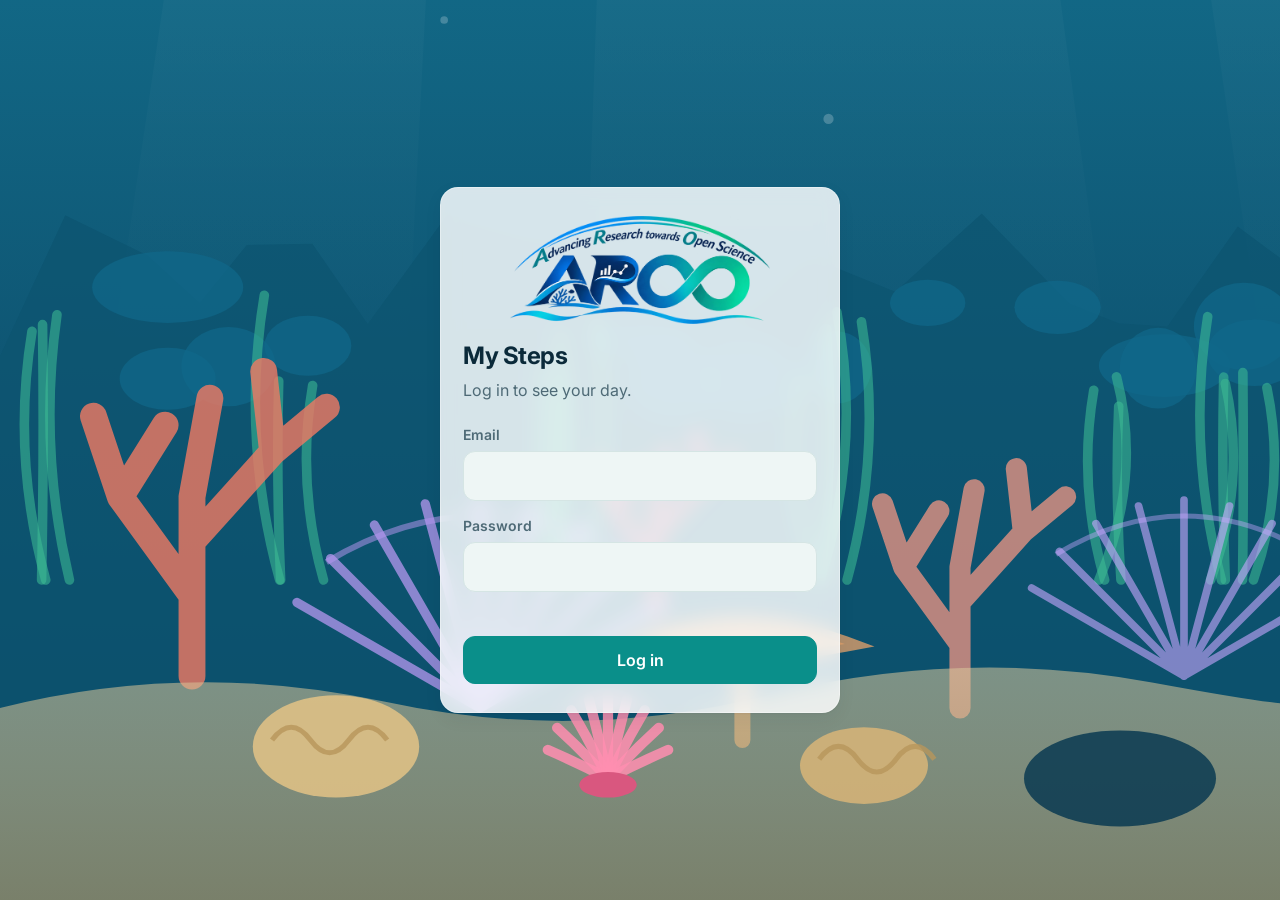
==== commit 783ba18e: "logo" ====
--- a/index.html
+++ b/index.html
@@ -3,9 +3,11 @@
 <head>
 <meta charset="utf-8">
 <meta name="viewport" content="width=device-width, initial-scale=1, viewport-fit=cover">
-<title>Task Tracker</title>
+<title>My Steps</title>
 <meta name="theme-color" content="#0b4f6c">
-<meta name="description" content="Daily progress and tasks">
+<meta name="description" content="My Steps: daily progress, tasks and ideas">
+<meta name="application-name" content="My Steps">
+<meta name="apple-mobile-web-app-title" content="My Steps">
 <link rel="manifest" href="manifest.webmanifest">
 <link rel="icon" href="icons/icon-192.png">
 <link rel="apple-touch-icon" href="icons/icon-192.png">
@@ -21,8 +23,9 @@
   <div class="in">
     <button data-view="home"><svg viewBox="0 0 24 24" fill="none" stroke="currentColor" stroke-width="2" stroke-linecap="round" stroke-linejoin="round"><path d="M3 10.5 12 3l9 7.5V20a1 1 0 0 1-1 1h-5v-6H9v6H4a1 1 0 0 1-1-1z"/></svg>Home</button>
     <button data-view="tasks"><svg viewBox="0 0 24 24" fill="none" stroke="currentColor" stroke-width="2" stroke-linecap="round" stroke-linejoin="round"><path d="M9 6h11M9 12h11M9 18h11"/><path d="m3.5 6 1 1 2-2M3.5 12l1 1 2-2M3.5 18l1 1 2-2"/></svg>Tasks</button>
+    <button data-view="easy"><svg viewBox="0 0 24 24" fill="none" stroke="currentColor" stroke-width="2" stroke-linecap="round" stroke-linejoin="round"><path d="M2 15c2.5 0 2.5-2 5-2s2.5 2 5 2 2.5-2 5-2 2.5 2 5 2"/><path d="M2 20c2.5 0 2.5-2 5-2s2.5 2 5 2 2.5-2 5-2 2.5 2 5 2"/><circle cx="12" cy="7" r="3"/></svg>Easy</button>
     <button data-act="new" aria-label="New task"><span class="add"><svg viewBox="0 0 24 24" fill="none" stroke="currentColor" stroke-width="2.5" stroke-linecap="round"><path d="M12 5v14M5 12h14"/></svg></span></button>
-    <button data-view="easy"><svg viewBox="0 0 24 24" fill="none" stroke="currentColor" stroke-width="2" stroke-linecap="round" stroke-linejoin="round"><path d="M2 15c2.5 0 2.5-2 5-2s2.5 2 5 2 2.5-2 5-2 2.5 2 5 2"/><path d="M2 20c2.5 0 2.5-2 5-2s2.5 2 5 2 2.5-2 5-2 2.5 2 5 2"/><circle cx="12" cy="7" r="3"/></svg>Easy</button>
+    <button data-view="ideas"><svg viewBox="0 0 24 24" fill="none" stroke="currentColor" stroke-width="2" stroke-linecap="round" stroke-linejoin="round"><path d="M9 18h6M10 21h4"/><path d="M12 3a6 6 0 0 0-3.6 10.8c.6.5 1 1.2 1 2V16h5.2v-.2c0-.8.4-1.5 1-2A6 6 0 0 0 12 3z"/></svg>Ideas</button>
     <button data-view="projects"><svg viewBox="0 0 24 24" fill="none" stroke="currentColor" stroke-width="2" stroke-linecap="round" stroke-linejoin="round"><path d="M4 20V10M10 20V4M16 20v-7M22 20H2"/></svg>Projects</button>
   </div>
 </nav>
--- a/styles.css
+++ b/styles.css
@@ -290,3 +290,69 @@
 .avatar-btn{background:rgba(255,255,255,.22);color:#fff}
 .reef{box-shadow:0 10px 30px rgba(4,30,45,.35);border:1px solid rgba(255,255,255,.18)}
 .login{background:none}
+
+/* ===== Task card actions (Reclaim / Do now) ===== */
+.tbody{flex:1;min-width:0}
+.tacts{display:flex;flex-wrap:wrap;gap:8px;margin-top:10px}
+.pill{border:1px solid var(--line);background:transparent;border-radius:99px;padding:6px 12px;font-size:13px;font-weight:600;color:var(--muted);white-space:nowrap}
+.pill:hover{border-color:var(--accent);color:var(--accent)}
+.pill.on{background:var(--accent-soft);border-color:transparent;color:var(--accent)}
+.pill.now.on{background:var(--coral);border-color:var(--coral);color:var(--coral-ink)}
+.task.doing{border:1.5px solid var(--coral);box-shadow:0 0 0 3px color-mix(in srgb,var(--coral) 25%,transparent)}
+.nprev{font-size:13px;color:var(--muted);font-weight:500;margin-top:2px}
+.nprev b{color:var(--text)}
+#objPrev{margin:-8px 0 14px}
+
+/* ===== 6-item bottom bar ===== */
+.nav .in{grid-template-columns:repeat(6,1fr)}
+.nav button{font-size:11px}
+.nav .add{width:50px;height:50px;border-radius:18px}
+
+/* ===== Login logo ===== */
+.logo-wide{display:block;width:100%;max-width:260px;height:auto;margin:0 auto 14px}
+
+/* ===== Week chart (percentages) ===== */
+.week-card{margin-top:14px;padding-bottom:10px}
+.week-card .week{margin-top:0}
+.week-note{font-size:12px;color:var(--faint);text-align:center;padding:0 12px}
+.day .num{font-size:11px;font-weight:600;color:var(--muted)}
+.day.today .num{color:var(--coral)}
+
+/* ===== Projects tabs ===== */
+.ptabs{margin:0 0 16px;background:var(--glass)}
+.plist{padding:6px 16px}
+.prow{padding:12px 0;border-top:1px solid var(--line)}
+.prow:first-child{border-top:none}
+.prow.tap{cursor:pointer}
+.pr-top{display:flex;justify-content:space-between;gap:12px;align-items:baseline}
+.pr-name{font-weight:600;font-size:15px;min-width:0;overflow:hidden;text-overflow:ellipsis;white-space:nowrap}
+.pr-pct{font-weight:700;color:var(--accent);font-variant-numeric:tabular-nums}
+.prow .pbar{margin-top:8px}
+
+/* ===== Ideas ===== */
+.capture{padding:14px}
+.capture textarea{width:100%;border:none;background:transparent;resize:vertical;font-size:16px;outline:none;min-height:70px}
+.cap-row{display:flex;align-items:center;gap:10px;flex-wrap:wrap;margin-top:8px}
+.cap-row select{flex:1;min-width:110px;border:1px solid var(--line);background:var(--bg);border-radius:10px;padding:8px 10px;font-size:14px}
+.swatches{display:flex;gap:6px}
+.sw{width:26px;height:26px;border-radius:50%;border:2px solid transparent;padding:0}
+.sw[aria-pressed="true"]{border-color:var(--text)}
+.c-sand{--note:#fff3d4}.c-coral{--note:#ffe0d8}.c-lagoon{--note:#d6f3f0}.c-anemone{--note:#ebe2ff}.c-seagrass{--note:#dcf4e4}
+.sw{background:var(--note)}
+.ideas{columns:2 160px;column-gap:12px;margin-top:4px}
+.idea{break-inside:avoid;margin:0 0 12px;position:relative;border-radius:16px;padding:14px 14px 10px;
+  background:color-mix(in srgb,var(--note) 92%,transparent);color:#1d2a30;box-shadow:0 4px 14px rgba(4,30,45,.18)}
+.idea .pin{position:absolute;top:6px;right:6px;border:none;background:none;font-size:15px;opacity:.25;filter:grayscale(1);padding:4px}
+.idea .pin.on{opacity:1;filter:none}
+.idea-b{cursor:pointer;padding-right:18px}
+.idea .it{font-weight:700;line-height:1.35;word-break:break-word}
+.idea .ir{margin-top:6px;font-size:14px;white-space:pre-wrap;word-break:break-word;display:-webkit-box;-webkit-line-clamp:8;-webkit-box-orient:vertical;overflow:hidden;color:#33454d}
+.idea-f{display:flex;justify-content:space-between;align-items:center;gap:8px;margin-top:10px;font-size:12px;color:#5b6d74}
+.totask{border:none;background:rgba(255,255,255,.6);border-radius:99px;padding:4px 10px;font-weight:700;font-size:12px;color:#0a6f6b}
+
+/* ===== Me > Advanced (tucked away) ===== */
+details.advanced{margin-top:34px}
+details.advanced summary{list-style:none;cursor:pointer;color:var(--page-ink-2);font-size:13px;text-align:center;opacity:.7}
+details.advanced summary::-webkit-details-marker{display:none}
+details.advanced[open] summary{margin-bottom:10px}
+.btn.danger-fill{background:var(--danger);border-color:var(--danger);color:#fff;margin-top:6px}
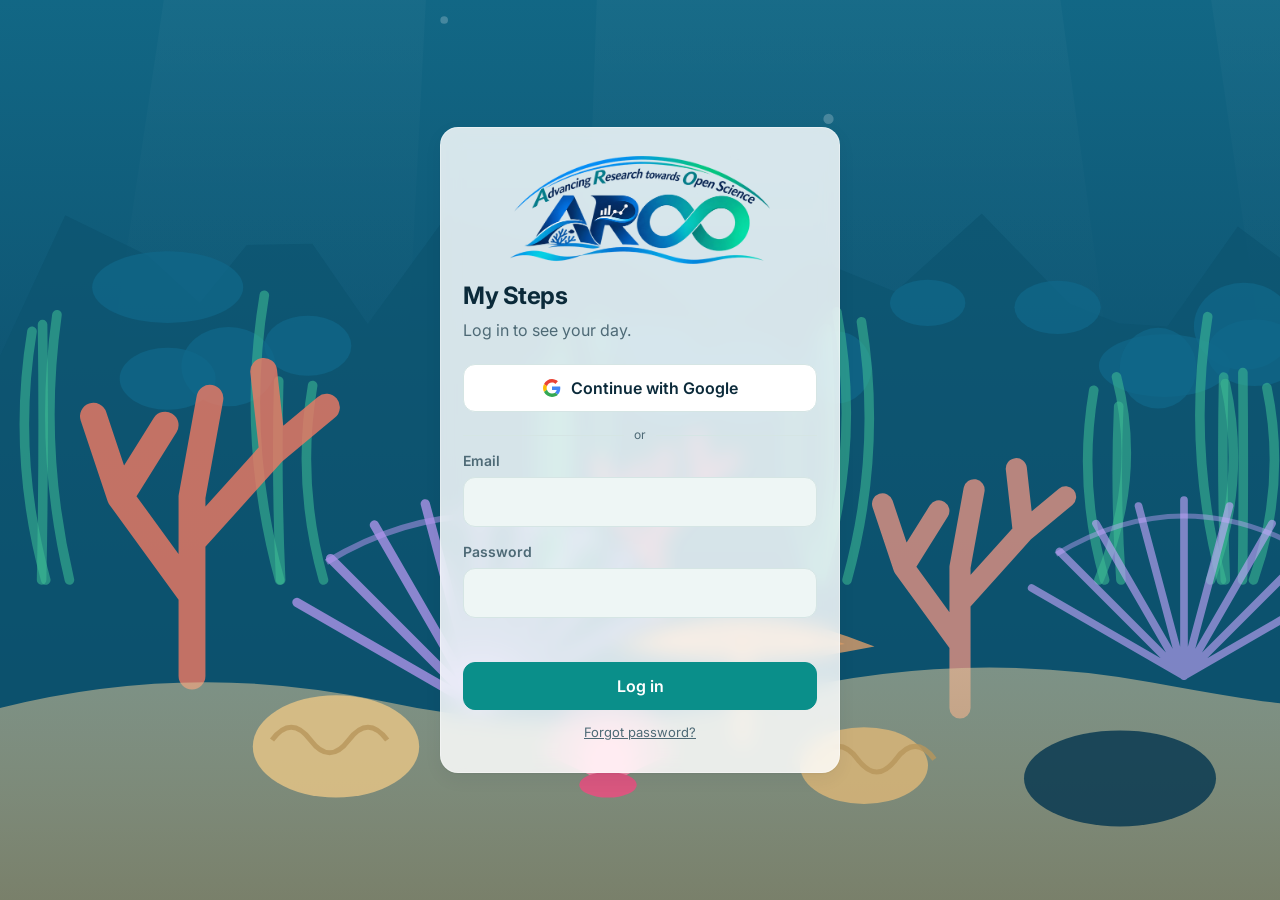
==== commit f596c8cb: "supabase" ====
--- a/index.html
+++ b/index.html
@@ -23,7 +23,7 @@
   <div class="in">
     <button data-view="home"><svg viewBox="0 0 24 24" fill="none" stroke="currentColor" stroke-width="2" stroke-linecap="round" stroke-linejoin="round"><path d="M3 10.5 12 3l9 7.5V20a1 1 0 0 1-1 1h-5v-6H9v6H4a1 1 0 0 1-1-1z"/></svg>Home</button>
     <button data-view="tasks"><svg viewBox="0 0 24 24" fill="none" stroke="currentColor" stroke-width="2" stroke-linecap="round" stroke-linejoin="round"><path d="M9 6h11M9 12h11M9 18h11"/><path d="m3.5 6 1 1 2-2M3.5 12l1 1 2-2M3.5 18l1 1 2-2"/></svg>Tasks</button>
-    <button data-view="easy"><svg viewBox="0 0 24 24" fill="none" stroke="currentColor" stroke-width="2" stroke-linecap="round" stroke-linejoin="round"><path d="M2 15c2.5 0 2.5-2 5-2s2.5 2 5 2 2.5-2 5-2 2.5 2 5 2"/><path d="M2 20c2.5 0 2.5-2 5-2s2.5 2 5 2 2.5-2 5-2 2.5 2 5 2"/><circle cx="12" cy="7" r="3"/></svg>Easy</button>
+    <button data-view="calendar"><svg viewBox="0 0 24 24" fill="none" stroke="currentColor" stroke-width="2" stroke-linecap="round" stroke-linejoin="round"><rect x="3" y="4.5" width="18" height="16" rx="2.5"/><path d="M3 9.5h18M8 3v3M16 3v3"/><path d="M7.5 13.5h3v3h-3z"/></svg>Calendar</button>
     <button data-act="new" aria-label="New task"><span class="add"><svg viewBox="0 0 24 24" fill="none" stroke="currentColor" stroke-width="2.5" stroke-linecap="round"><path d="M12 5v14M5 12h14"/></svg></span></button>
     <button data-view="ideas"><svg viewBox="0 0 24 24" fill="none" stroke="currentColor" stroke-width="2" stroke-linecap="round" stroke-linejoin="round"><path d="M9 18h6M10 21h4"/><path d="M12 3a6 6 0 0 0-3.6 10.8c.6.5 1 1.2 1 2V16h5.2v-.2c0-.8.4-1.5 1-2A6 6 0 0 0 12 3z"/></svg>Ideas</button>
     <button data-view="projects"><svg viewBox="0 0 24 24" fill="none" stroke="currentColor" stroke-width="2" stroke-linecap="round" stroke-linejoin="round"><path d="M4 20V10M10 20V4M16 20v-7M22 20H2"/></svg>Projects</button>
@@ -43,7 +43,10 @@
 <div class="toast" id="toast" role="status"></div>
 <div class="syncdot hidden" id="syncdot"><span class="spin"></span><span id="synctext">Saving…</span></div>
 
+<script src="lib/fullcalendar.min.js" defer></script>
 <script src="config.js"></script>
+<script src="lib/supabase.min.js"></script>
+<script src="supa.js"></script>
 <script src="app.js"></script>
 </body>
 </html>
--- a/styles.css
+++ b/styles.css
@@ -356,3 +356,80 @@
 details.advanced summary::-webkit-details-marker{display:none}
 details.advanced[open] summary{margin-bottom:10px}
 .btn.danger-fill{background:var(--danger);border-color:var(--danger);color:#fff;margin-top:6px}
+
+/* ===== Tasks filters ===== */
+.fsels{display:grid;grid-template-columns:repeat(3,minmax(0,1fr));gap:8px;margin-top:10px}
+.fsel{width:100%;min-width:0;border:1px solid rgba(255,255,255,.35);background:var(--glass);-webkit-backdrop-filter:blur(10px);backdrop-filter:blur(10px);
+  border-radius:12px;padding:9px 8px;font-size:13.5px;font-weight:600;color:var(--muted);text-overflow:ellipsis}
+.fsel.on{background:var(--glass-strong);color:var(--accent);border-color:var(--accent)}
+@media (max-width:420px){.fsels{grid-template-columns:1fr 1fr}.fsels .fsel:last-child{grid-column:1/-1}}
+
+/* ===== Reset panel ===== */
+.rs-head{display:flex;justify-content:space-between;align-items:center;font-size:14px;font-weight:600;color:var(--muted);margin:4px 2px 6px}
+.rs-head .link{padding:2px 4px;font-size:14px}
+.rs-list{border:1px solid var(--line);border-radius:12px;max-height:44vh;overflow:auto;margin-bottom:12px}
+.rs-item{display:flex;align-items:center;gap:10px;padding:11px 12px;border-top:1px solid var(--line);cursor:pointer}
+.rs-item:first-child{border-top:none}
+.rs-item input{width:20px;height:20px;accent-color:var(--danger);flex:none}
+.rs-item .nm{flex:1;min-width:0;overflow:hidden;text-overflow:ellipsis;white-space:nowrap;font-weight:500}
+.rs-item small{color:var(--muted);white-space:nowrap;font-variant-numeric:tabular-nums}
+.group-h b,.group-h small{color:var(--page-ink);text-shadow:0 1px 6px rgba(0,30,45,.35)}
+.group-h small{opacity:.85}
+
+/* ===== Calendar page ===== */
+.nav button.has-dot{position:relative}
+.nav button.has-dot::after{content:"";position:absolute;top:4px;right:calc(50% - 16px);width:9px;height:9px;border-radius:50%;background:var(--coral);border:2px solid var(--surface)}
+.cal-bar{display:flex;gap:10px;align-items:center;margin-bottom:12px}
+.cal-bar .seg{flex:1;background:var(--glass)}
+.cal-card{padding:8px 6px;overflow:hidden}
+.legend{display:flex;flex-wrap:wrap;gap:6px 14px;margin:12px 4px 0;font-size:13px;color:var(--page-ink-2)}
+.lg-item{display:inline-flex;align-items:center;gap:6px}
+.lg-item i{width:12px;height:12px;border-radius:4px;display:inline-block}
+.lg-item i.busy{background:#7b8a93}.lg-item i.req{border:2px dashed var(--coral);width:10px;height:10px}
+.share{display:flex;align-items:center;justify-content:space-between;gap:12px;padding:14px 16px;margin-top:14px}
+.share b{display:block}.share small{display:block;color:var(--muted);font-size:12.5px;word-break:break-all}
+.req{padding:14px 16px;margin-bottom:10px;border-left:4px solid var(--coral)}
+.req-h{display:flex;justify-content:space-between;gap:10px}.req-h span{color:var(--muted);font-weight:600}
+.req-w{margin-top:4px;font-weight:600;color:var(--accent)}
+.req-t{margin-top:6px;font-size:14px;white-space:pre-wrap}
+.req-e{margin-top:4px;font-size:13px;color:var(--muted)}
+.req-a{display:flex;gap:8px;justify-content:flex-end;margin-top:12px;flex-wrap:wrap}
+.tmeta .when{color:var(--accent);font-weight:600}
+/* FullCalendar look */
+.fc{--fc-border-color:var(--line);--fc-page-bg-color:transparent;--fc-neutral-bg-color:var(--surface-2);--fc-today-bg-color:color-mix(in srgb,var(--coral) 8%,transparent);
+  --fc-now-indicator-color:var(--coral);--fc-button-bg-color:var(--surface);--fc-button-border-color:var(--line);--fc-button-text-color:var(--text);
+  --fc-button-hover-bg-color:var(--surface-2);--fc-button-hover-border-color:var(--line);--fc-button-active-bg-color:var(--accent-soft);--fc-button-active-border-color:var(--accent);
+  font-size:13px;color:var(--text)}
+.fc .fc-toolbar{margin-bottom:8px!important;gap:6px}
+.fc .fc-toolbar-title{font-size:16px;font-weight:700}
+.fc .fc-button{border-radius:10px;padding:5px 10px;font-weight:600;text-transform:capitalize;box-shadow:none!important}
+.fc .fc-timegrid-slot{height:2.1em}
+.fc .fc-col-header-cell-cushion,.fc .fc-timegrid-slot-label-cushion{color:var(--muted);font-weight:600}
+.fc .win{opacity:.11}
+.fc .ev-busy{background:#7b8a93!important;border-color:#6b7a83!important}
+.fc .ev-task{border-radius:6px;font-weight:600}
+.fc .ev-req{background:transparent!important;border:2px dashed var(--coral)!important}
+.fc .ev-req .fc-event-main{color:var(--coral)!important;font-weight:700}
+.fc-event-main{padding:1px 3px}
+
+/* ===== Settings page ===== */
+.set-cat{padding:14px 16px;margin-bottom:12px}
+.set-row{display:flex;gap:8px;align-items:center;margin-bottom:8px}
+.set-name{flex:1;min-width:0;border:1.5px solid var(--line);background:var(--bg);border-radius:10px;padding:9px 12px;font-weight:700;font-size:16px}
+.set-row input[type=color]{width:44px;height:40px;border:none;background:none;padding:0}
+.set-day{display:flex;align-items:center;gap:10px;padding:6px 0;border-top:1px solid var(--line)}
+.set-day:first-of-type{border-top:none}
+.set-day > span{width:40px;font-weight:600;color:var(--muted);font-size:14px;flex:none}
+.set-day > span.wide{width:auto;flex:1;color:var(--text);font-weight:500;min-width:0;overflow:hidden;text-overflow:ellipsis;white-space:nowrap}
+.set-day input:not([type]),.set-day select{flex:1;min-width:0;border:1px solid var(--line);background:var(--bg);border-radius:10px;padding:8px 10px;font-size:14.5px}
+.set-day select{flex:0 1 auto;max-width:55%}
+.set-box{padding:10px 16px}
+.set-sum{cursor:pointer;font-weight:600;padding:6px 0;color:var(--muted)}
+.durs{display:flex;gap:10px;flex-wrap:wrap;font-size:14px}
+.durs label{display:inline-flex;gap:4px;align-items:center}
+
+/* Supabase login */
+.gbtn{display:flex;align-items:center;justify-content:center;gap:10px;background:var(--surface);font-weight:600}
+.or{display:flex;align-items:center;gap:10px;color:var(--muted);font-size:12px;margin:14px 0 6px}
+.or::before,.or::after{content:"";flex:1;height:1px;background:var(--line)}
+.linkbtn{display:block;margin:12px auto 0;background:none;border:0;color:var(--muted);font:inherit;font-size:13px;text-decoration:underline;cursor:pointer}
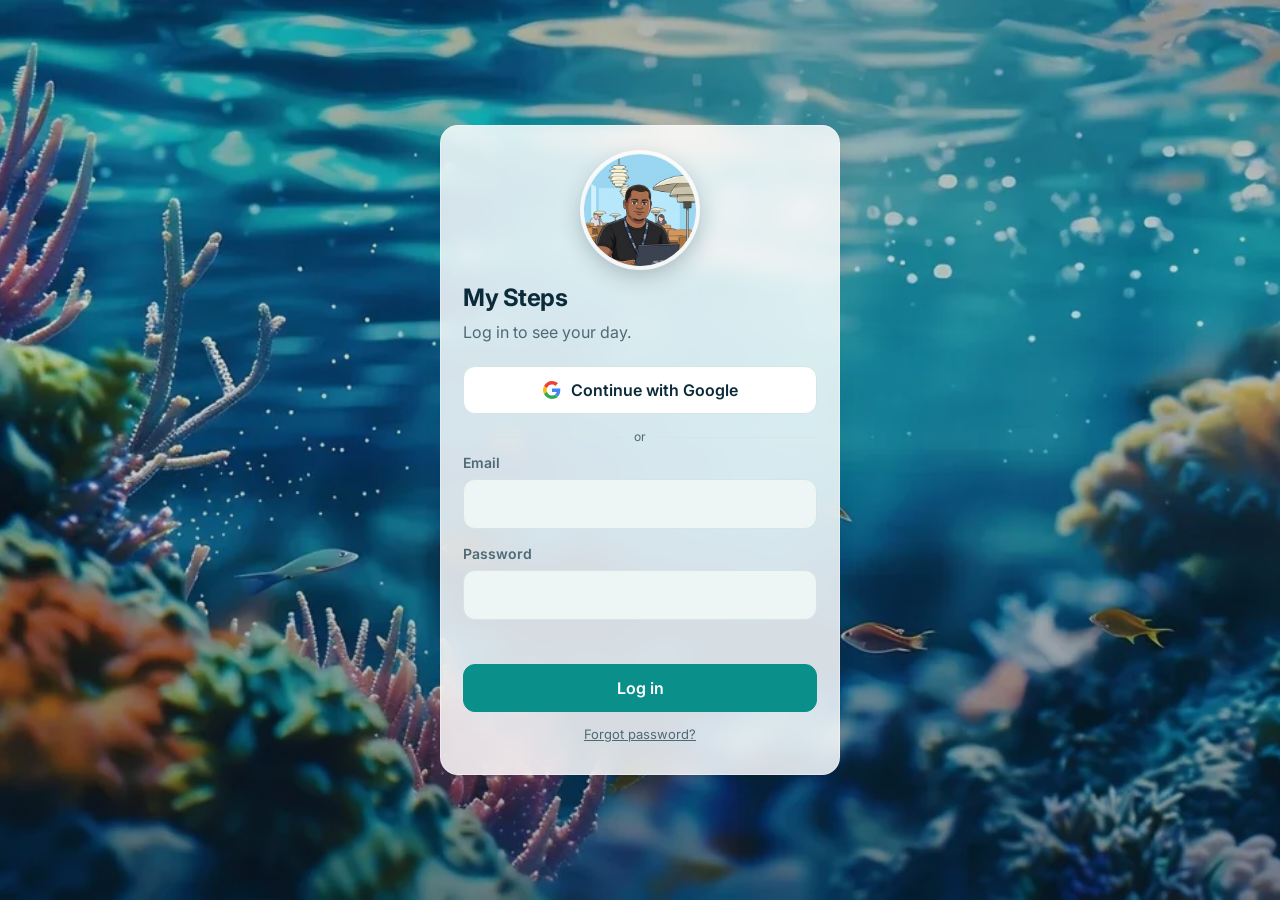
==== commit 1d571bde: "design" ====
--- a/index.html
+++ b/index.html
@@ -3,14 +3,14 @@
 <head>
 <meta charset="utf-8">
 <meta name="viewport" content="width=device-width, initial-scale=1, viewport-fit=cover">
-<title>My Steps</title>
+<title>ArooTaskTracker</title>
 <meta name="theme-color" content="#0b4f6c">
 <meta name="description" content="My Steps: daily progress, tasks and ideas">
-<meta name="application-name" content="My Steps">
-<meta name="apple-mobile-web-app-title" content="My Steps">
+<meta name="application-name" content="ArooTaskTracker">
+<meta name="apple-mobile-web-app-title" content="ArooTaskTracker">
 <link rel="manifest" href="manifest.webmanifest">
 <link rel="icon" href="icons/icon-192.png">
-<link rel="apple-touch-icon" href="icons/icon-192.png">
+<link rel="apple-touch-icon" href="icons/apple-touch-icon.png">
 <link rel="preconnect" href="https://fonts.googleapis.com">
 <link rel="preconnect" href="https://fonts.gstatic.com" crossorigin>
 <link href="https://fonts.googleapis.com/css2?family=Inter:wght@400;500;600;700&display=swap" rel="stylesheet">
@@ -43,7 +43,6 @@
 <div class="toast" id="toast" role="status"></div>
 <div class="syncdot hidden" id="syncdot"><span class="spin"></span><span id="synctext">Saving…</span></div>
 
-<script src="lib/fullcalendar.min.js" defer></script>
 <script src="config.js"></script>
 <script src="lib/supabase.min.js"></script>
 <script src="supa.js"></script>
--- a/styles.css
+++ b/styles.css
@@ -268,7 +268,8 @@
 
 html{background:#0a3d5a}
 body{background:none}
-body::before{content:"";position:fixed;inset:0;z-index:-2;background:#2a96a6 url("bg/reef.svg") center bottom / cover no-repeat}
+body::before{content:"";position:fixed;inset:0;z-index:-2;background:#0e5a78 url("bg/reef.jpg") 30% center / cover no-repeat;background-image:image-set(url("bg/reef.webp") type("image/webp"),url("bg/reef.jpg") type("image/jpeg"))}
+body::after{content:"";position:fixed;inset:0;z-index:-1;background:linear-gradient(180deg,rgba(4,40,60,.25),rgba(4,30,48,.15) 40%,rgba(4,24,40,.35))}
 @media (prefers-color-scheme: dark){ :root:not([data-theme="light"]) body::after{content:"";position:fixed;inset:0;z-index:-1;background:rgba(2,14,22,.45)} }
 :root[data-theme="dark"] body::after{content:"";position:fixed;inset:0;z-index:-1;background:rgba(2,14,22,.45)}
 
@@ -309,7 +310,7 @@
 .nav .add{width:50px;height:50px;border-radius:18px}
 
 /* ===== Login logo ===== */
-.logo-wide{display:block;width:100%;max-width:260px;height:auto;margin:0 auto 14px}
+.logo-wide{display:block;width:112px;height:112px;margin:0 auto 14px;border-radius:50%;box-shadow:0 0 0 4px rgba(255,255,255,.85),0 8px 24px rgba(4,30,45,.3)}
 
 /* ===== Week chart (percentages) ===== */
 .week-card{margin-top:14px;padding-bottom:10px}
@@ -433,3 +434,14 @@
 .or{display:flex;align-items:center;gap:10px;color:var(--muted);font-size:12px;margin:14px 0 6px}
 .or::before,.or::after{content:"";flex:1;height:1px;background:var(--line)}
 .linkbtn{display:block;margin:12px auto 0;background:none;border:0;color:var(--muted);font:inherit;font-size:13px;text-decoration:underline;cursor:pointer}
+
+/* Calendar page: checklist of planned tasks per day */
+.cal-bar{display:flex;align-items:center;justify-content:space-between;gap:12px;margin-bottom:6px}
+.cklist{padding:4px 0}
+.ckrow{display:flex;align-items:center;gap:12px;padding:12px 14px;border-left:4px solid hsl(var(--h,180) 55% 50%)}
+.ckrow + .ckrow{border-top:1px solid var(--line)}
+.ckrow .ck-name{flex:1;min-width:0;font-weight:600;line-height:1.35;cursor:pointer}
+.ckrow.done .tick{background:var(--ok);border-color:var(--ok);color:#fff}
+.ckrow.done .ck-name{color:var(--muted);text-decoration:line-through;font-weight:500}
+.ckrow.doing .ck-name::before{content:"▶ ";color:var(--coral)}
+.ck-risk{color:var(--danger);font-size:13px}
